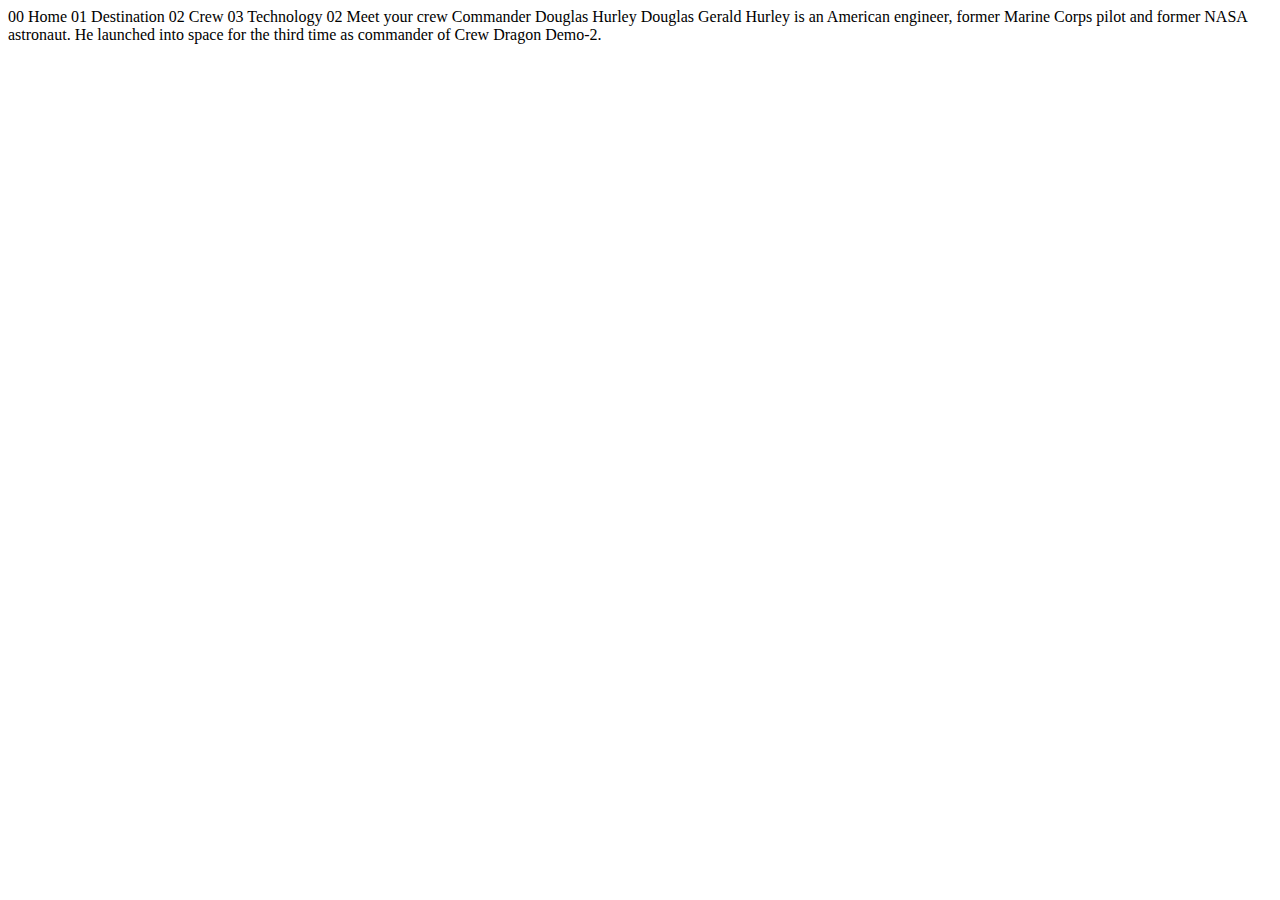
==== crew-commander.html @ 27da5dbd "initial-Commit" ====
<!DOCTYPE html>
<html lang="en">
<head>
  <meta charset="UTF-8">
  <meta name="viewport" content="width=device-width, initial-scale=1.0">

  <link rel="icon" type="image/png" sizes="32x32" href="./assets/favicon-32x32.png">
  
  <title>Frontend Mentor | Space tourism website</title>
</head>
<body>

  00 Home
  01 Destination
  02 Crew
  03 Technology

  02 Meet your crew

  Commander
  Douglas Hurley

  Douglas Gerald Hurley is an American engineer, former Marine Corps pilot 
  and former NASA astronaut. He launched into space for the third time as 
  commander of Crew Dragon Demo-2.
</body>
</html>
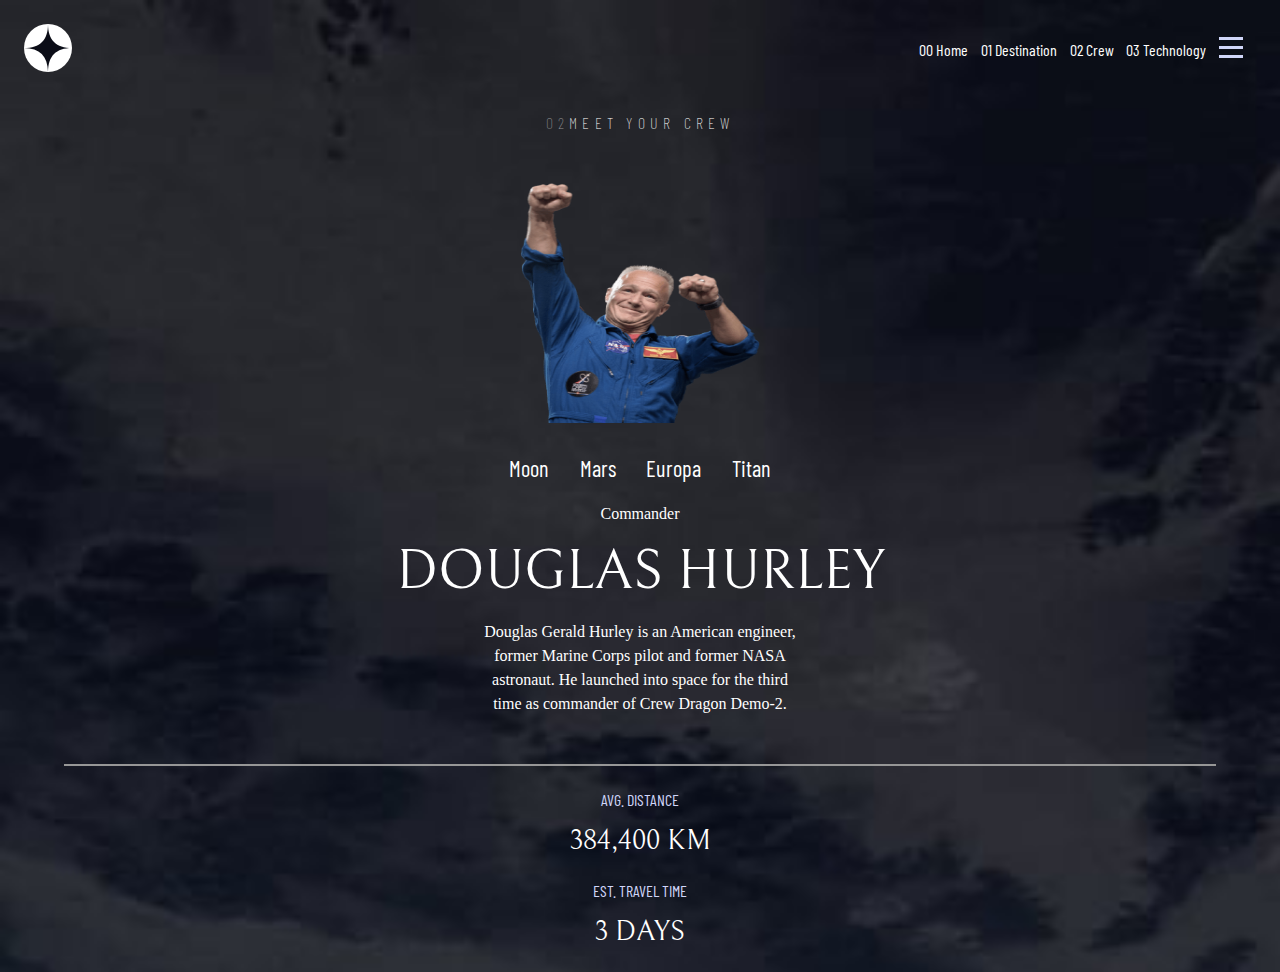
==== commit 5e13f717: "Update crew-commander.html" ====
--- a/crew-commander.html
+++ b/crew-commander.html
@@ -3,25 +3,79 @@
 <head>
   <meta charset="UTF-8">
   <meta name="viewport" content="width=device-width, initial-scale=1.0">
+  <link rel="icon" type="image/png" sizes="32x32" href="">
+  <link rel="stylesheet" href="styles/style.css">
+  <script src="main.js" defer></script>
+  
+  <title>Space tourism website</title>
+</head>
+<body class="background-crew-mobile">
+  <header class="header">
+    <div>
+      <div>
+        <a href="index.html"><svg xmlns="http://www.w3.org/2000/svg" width="48" height="48"><g fill="none" fill-rule="evenodd"><circle cx="24" cy="24" r="24" fill="#FFF"/><path fill="#0B0D17" d="M24 0c0 16-8 24-24 24 15.718.114 23.718 8.114 24 24 0-16 8-24 24-24-16 0-24-8-24-24z"/></g></svg></a>
+      </div>
+    </div>
 
-  <link rel="icon" type="image/png" sizes="32x32" href="./assets/favicon-32x32.png">
+    <nav>
+      <ul class="sidebar">
+        <li onclick = hideSidebar()><svg xmlns="http://www.w3.org/2000/svg" width="20" height="21"><g fill="#D0D6F9" fill-rule="evenodd"><path d="M2.575.954l16.97 16.97-2.12 2.122L.455 3.076z"/><path d="M.454 17.925L17.424.955l2.122 2.12-16.97 16.97z"/></g></svg></li>
+        <a href="index.html"><li >00 Home</li></a>
+        <a href="destination-moon.html"><li >01 Destination</li></a>
+        <a href="#"><li >02 Crew</li></a>
+        <a href="#"><li >03 Technology</li></a>
+      </ul>
+      <ul>
+        <a href="index.html" class="hideOnMobile"><li>00 Home</li></a> 
+        <a href="destination-moon.html" class="hideOnMobile"><li>01 Destination</li></a>
+        <a href="#" class="hideOnMobile"><li>02 Crew</li></a>
+        <a href="#" class="hideOnMobile"><li>03 Technology</li></a>
+        <li onclick = showSidebar()> <svg xmlns="http://www.w3.org/2000/svg" width="24" height="21"><g fill="#D0D6F9" fill-rule="evenodd"><path d="M0 0h24v3H0zM0 9h24v3H0zM0 18h24v3H0z"/></g></svg></li>
+      </ul>
+    </nav>
+  </header>
+
+  <main>
+    <h3 class="pick-destination"><span>02</span>Meet your crew</h3>
+
+    <img src="assets/crew/image-douglas-hurley.png" alt="">
+
+    <ul>
+      <a class="destination-links" href="destination-moon.html"><li>Moon</li></a> 
+      <a class="destination-links" href="destination-mars.html"><li>Mars</li></a>
+      <a class="destination-links" href="destination-europa.html"><li>Europa</li></a>
+      <a class="destination-links" href="destination-titan.html"><li>Titan</li></a>
+    </ul>
+
+    Commander
+    <span class="moon">Douglas Hurley</span>
   
-  <title>Frontend Mentor | Space tourism website</title>
-</head>
-<body>
+    <p class="destination-paragraph"> Douglas Gerald Hurley is an American engineer, former Marine Corps pilot 
+      and former NASA astronaut. He launched into space for the third time as 
+      commander of Crew Dragon Demo-2.</p>
 
-  00 Home
-  01 Destination
-  02 Crew
-  03 Technology
+    <span class="horizontal-line"></span>
 
-  02 Meet your crew
+  
+    <p class="distance">AVG. DISTANCE</p>
+    <p class="eta">384,400 KM</p>
+    <p class="distance">EST. TRAVEL TIME</p>
+    <p class="eta">3 DAYS</p>
 
-  Commander
-  Douglas Hurley
 
-  Douglas Gerald Hurley is an American engineer, former Marine Corps pilot 
-  and former NASA astronaut. He launched into space for the third time as 
-  commander of Crew Dragon Demo-2.
+  </main>
+  
+ 
+  
+<script>
+  function showSidebar(){
+    const sidebar = document.querySelector('.sidebar')
+    sidebar.style.display = 'flex'
+  }
+  function hideSidebar(){
+    const sidebar = document.querySelector('.sidebar')
+    sidebar.style.display = 'none'
+  }
+</script>
 </body>
-</html>+</html>
--- a/styles/style.css
+++ b/styles/style.css
@@ -0,0 +1,272 @@
+@import url('https://fonts.googleapis.com/css2?family=Bellefair&display=swap');
+@import url('https://fonts.googleapis.com/css2?family=Barlow+Condensed:ital,wght@0,100;0,200;0,300;0,400;0,500;0,600;0,700;0,800;0,900;1,100;1,200;1,300;1,400;1,500;1,600;1,700;1,800;1,900&display=swap');
+
+/* Root variables */
+:root{
+    /* Color */
+    --midnightNavy:#0B0D17;
+    --white:#ffff;
+    --mistyLilac:#D0D6F9;
+    --darkGrey: #979797; 
+
+    /* Text Size */
+    --heading1: 9.375rem;
+    --heading2: 6.25rem;
+    --heading3: 3.5rem;
+    --heading4: 2.0rem;
+    --heading5: 1.75rem;
+    --heading6: 1rem;
+
+    /* Font Family */
+    --mainFont: "Bellefair", serif;
+    --secondFont: "Barlow Condensed", sans-serif;
+}
+
+*{
+    padding: 0;
+    margin: 0;
+    box-sizing: border-box;
+}
+
+/* Background images */
+
+.background-home-mobile{
+    background-image: url(../assets/home/background-home-mobile.jpg);
+    background-repeat: no-repeat;
+    background-size: cover;
+    color: white;
+}
+
+.background-destination-mobile{
+    background-image: url(../assets/destination/background-destination-mobile.jpg);
+    background-repeat: no-repeat;
+    background-size: cover;
+    color: white;
+}
+
+.background-crew-mobile{
+    background-image: url(../assets/crew/background-crew-mobile.jpg);
+    background-repeat: no-repeat;
+    background-size: cover;
+    color: white;
+}
+
+/* Nav */
+.header{
+    display: flex;
+    justify-content: space-between;
+    align-items: center;
+    padding: 1.5rem;
+}
+nav ul{
+    display: flex;
+}
+
+nav a{
+    text-decoration: none;
+    display: flex;
+    align-items: center;
+    color: var(--white);
+   
+}
+.header nav ul li {
+    list-style: none;
+    position: relative;
+    font-family: var(--secondFont);
+    margin-right: 0.8rem;
+    padding-bottom: 0.125rem;
+    overflow: hidden; /* Hide overflow to prevent line from overflowing */
+}
+
+.header nav ul li::before {
+    content: '';
+    position: absolute;
+    bottom: 0;
+    left: -100%; 
+    width: 100%;
+    height: 1px;
+    background-color: var(--white);
+    transition: left 0.3s ease; 
+}
+
+.header nav ul li:hover::before {
+    left: 0;
+}
+
+.sidebar{
+    position: fixed;
+    top: 0;
+    right: 0;
+    height: 100vh;
+    width: 18.75rem;
+    z-index: 100;
+    backdrop-filter: blur(25px);
+    box-shadow: #D0D6F9;
+    display: none;
+    flex-direction: column;
+    align-items: flex-start;
+    justify-content: flex-start;
+    gap: 2rem;
+    padding: 10rem 0 0 2rem;
+
+}
+
+.sidebar li{
+    width: 100%;
+}
+
+/* Main section for mobile menu */
+main{
+    display: flex;
+    justify-content: center;
+    align-items: center;
+    flex-direction: column;
+}
+
+main > h3{
+    color: var(--mistyLilac);
+    font-size: var(--heading6);
+    font-family: var(--secondFont);
+    font-weight: lighter;
+    text-transform: uppercase;
+    margin-top: 0.8rem;
+    margin-bottom: 1.2rem;
+    letter-spacing: 0.75ch;
+}
+
+h1{
+    color: var(--white);
+    font-size: var(--heading2);
+    font-family: var(--mainFont);
+    text-transform: uppercase;
+    margin-bottom: 1.2rem;
+}
+
+.destination-paragraph{
+    text-align: center;
+    line-height: 1.5;
+    width: 20.5rem;
+    margin-bottom: 3rem;
+}
+
+/* Explore button */
+main div{
+    display: flex;
+    justify-content: center;
+    align-items: center;
+    width: 11rem;
+    height: 11rem;
+    background-color: var(--white);
+    border-radius: 50%;
+    position: relative;
+    transition: all 0.3s ease;
+}
+
+/* Explore button hover effect */
+.circle-container::before {
+    content: '';
+    position: absolute;
+    top: -2rem;
+    left: -2rem;
+    right: -2rem;
+    bottom: -2rem;
+    border: 2rem solid transparent;
+    border-radius: 50%;
+    transition: border-color 0.7s ease;
+}
+
+  .circle-container:hover::before {
+    border-color: var(--darkGrey);
+}  
+
+/* Explore text */
+main div span{
+    color: var(--midnightNavy);
+    font-family: var(--mainFont);
+    font-size: 25px;
+}
+
+/* Media query for navbar*/
+@media(max-width: 480px) {
+    .hideOnMobile{
+        display: none;
+    }
+}
+
+/* Mobile Destination */
+
+main h3 > span{
+    color: var(--darkGrey);
+}
+
+.pick-destination{
+    color: var(--white);
+}
+
+/* Resize Destination images */
+main img{
+    height: 15rem;
+    width: 15rem;
+    margin: 2rem 0 2rem 0;
+}
+
+/* styling the links in the page */
+main ul{
+    display: flex;
+    justify-content: space-evenly;
+    align-items: center;
+    gap: 1.9rem;
+    margin-bottom: 1.5rem;
+}
+
+
+main a{
+    list-style: none;
+    text-decoration: none;
+    color: var(--white);
+    font-family: var(--secondFont);
+    font-size: 1.4rem;
+}
+
+.moon{
+    font-family: var(--mainFont);
+    font-size: var(--heading3);
+    text-transform: uppercase;
+    padding: 1rem 0 1rem 0;
+}
+
+/* Creating an horizontal line  */
+
+.horizontal-line{
+    height: 1px;
+    width: 90%;
+    border: 1px solid var(--darkGrey);
+    margin-bottom: 1.5rem;
+}
+
+/* Targeting distance and eta paragraphs */
+.distance{
+    font-family: var(--secondFont);
+    font-size: var(--heading6);
+    color: var(--mistyLilac);
+    margin-bottom: 1rem;
+}
+
+.eta{
+    font-family: var(--mainFont);
+    font-size: var(--heading5);
+    margin-bottom: 1.5rem;
+}
+
+/* Active state for destination links */
+/* a {
+    text-decoration: none;
+    color: blue;
+    padding: 10px;
+}
+
+a:active {
+    background-color: yellow;
+} */
+
+/* Crew */
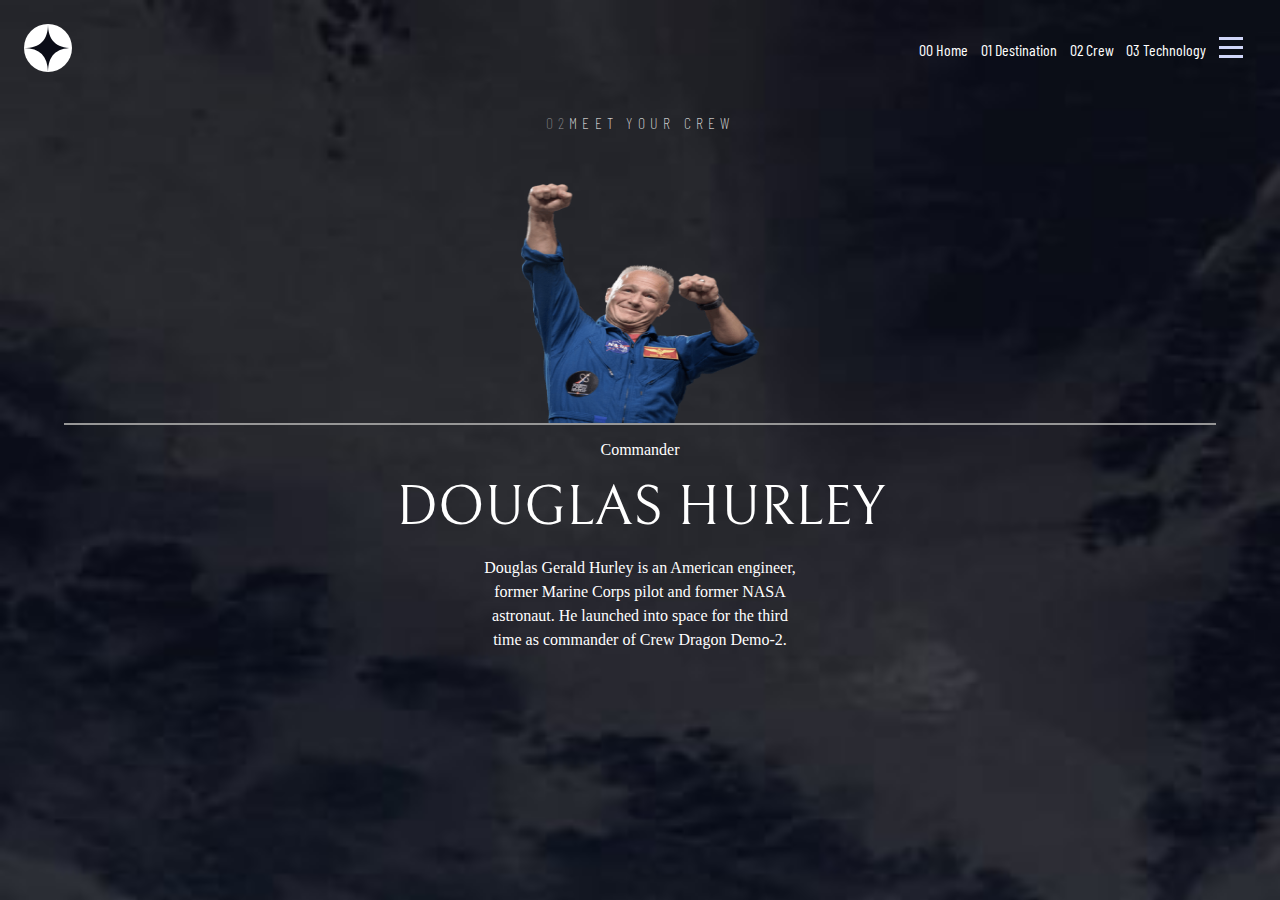
==== commit 77f25e96: "Update crew-commander.html" ====
--- a/crew-commander.html
+++ b/crew-commander.html
@@ -38,29 +38,29 @@
   <main>
     <h3 class="pick-destination"><span>02</span>Meet your crew</h3>
 
-    <img src="assets/crew/image-douglas-hurley.png" alt="">
+    <img class="crew-image" src="assets/crew/image-douglas-hurley.png" alt="">
 
-    <ul>
-      <a class="destination-links" href="destination-moon.html"><li>Moon</li></a> 
-      <a class="destination-links" href="destination-mars.html"><li>Mars</li></a>
-      <a class="destination-links" href="destination-europa.html"><li>Europa</li></a>
-      <a class="destination-links" href="destination-titan.html"><li>Titan</li></a>
-    </ul>
+    <span class="crew-horizontal-line"></span> 
+
+   <span class="slider"></span>
+   <span class="slider"></span>
+   <span class="slider"></span>
+   <span class="slider"></span>
 
     Commander
     <span class="moon">Douglas Hurley</span>
   
     <p class="destination-paragraph"> Douglas Gerald Hurley is an American engineer, former Marine Corps pilot 
       and former NASA astronaut. He launched into space for the third time as 
-      commander of Crew Dragon Demo-2.</p>
+      commander of Crew Dragon Demo-2.
+    </p>
 
-    <span class="horizontal-line"></span>
+   
+
+    
 
   
-    <p class="distance">AVG. DISTANCE</p>
-    <p class="eta">384,400 KM</p>
-    <p class="distance">EST. TRAVEL TIME</p>
-    <p class="eta">3 DAYS</p>
+   
 
 
   </main>
--- a/styles/style.css
+++ b/styles/style.css
@@ -203,8 +203,8 @@
     color: var(--white);
 }
 
-/* Resize Destination images */
-main img{
+/* Resize planet images */
+.planet-image{
     height: 15rem;
     width: 15rem;
     margin: 2rem 0 2rem 0;
@@ -269,4 +269,18 @@
     background-color: yellow;
 } */
 
-/* Crew */
+/* Crew image*/
+.crew-image{
+    height: 15rem;
+    width: 15rem;
+    margin: 2rem 0 0 0;
+}
+
+.crew-horizontal-line{
+    height: 1px;
+    width: 90%;
+    border: 1px solid var(--darkGrey);
+    margin-bottom: 1rem;
+}
+
+/* slider */
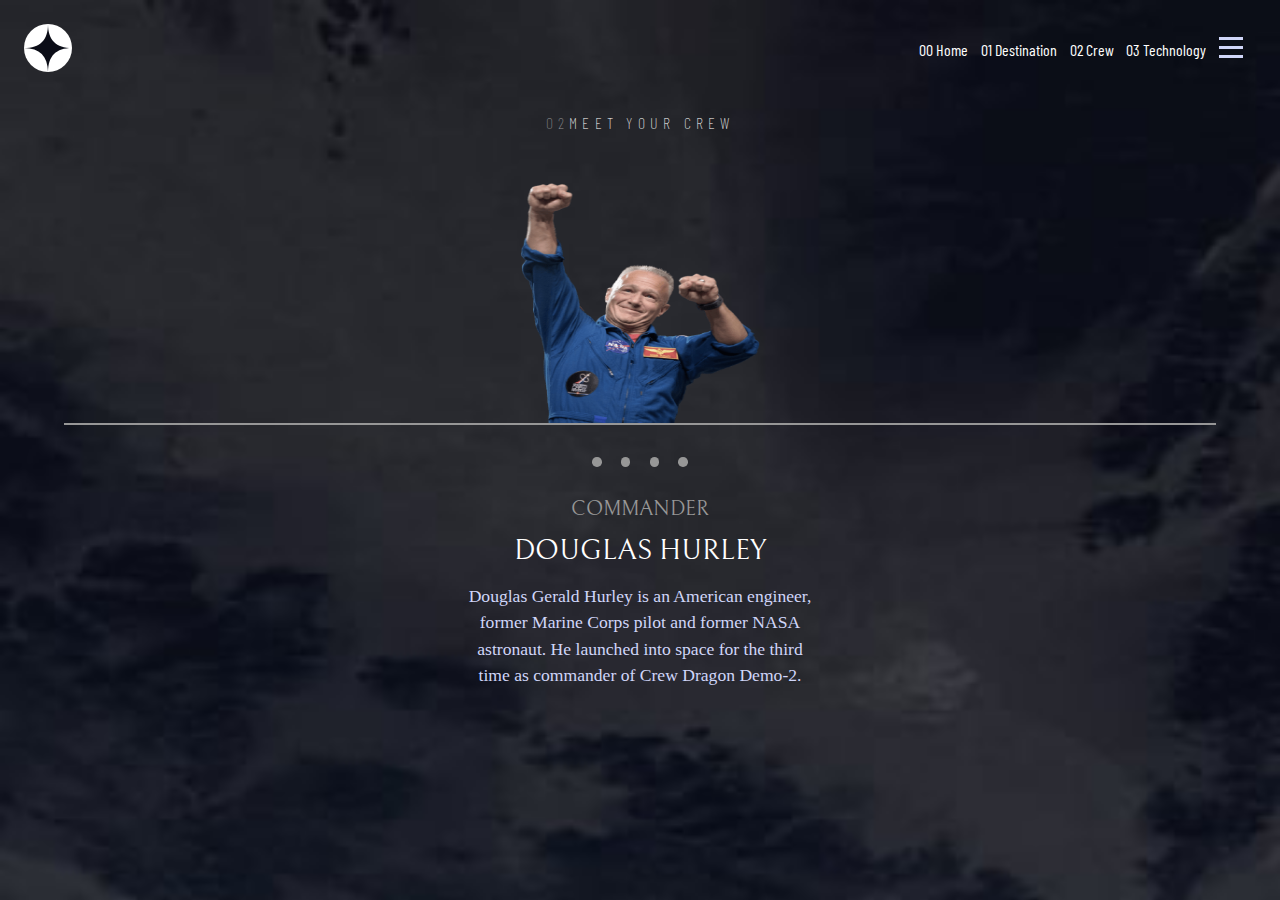
==== commit e20b7cf3: "Update crew-commander.html" ====
--- a/crew-commander.html
+++ b/crew-commander.html
@@ -36,33 +36,29 @@
   </header>
 
   <main>
-    <h3 class="pick-destination"><span>02</span>Meet your crew</h3>
+    <h3 class="meet-crew"><span>02</span>Meet your crew</h3>
 
     <img class="crew-image" src="assets/crew/image-douglas-hurley.png" alt="">
 
     <span class="crew-horizontal-line"></span> 
 
-   <span class="slider"></span>
-   <span class="slider"></span>
-   <span class="slider"></span>
-   <span class="slider"></span>
+    <div class="carousel-nav">
+      <button class="carousel-indicator"></button>
+      <button class="carousel-indicator"></button>
+      <button class="carousel-indicator"></button>
+      <button class="carousel-indicator"></button>
+    </div>
 
-    Commander
-    <span class="moon">Douglas Hurley</span>
-  
-    <p class="destination-paragraph"> Douglas Gerald Hurley is an American engineer, former Marine Corps pilot 
-      and former NASA astronaut. He launched into space for the third time as 
-      commander of Crew Dragon Demo-2.
-    </p>
+    <p class="role">Commander</p>
+    
 
-   
 
     
-
+    <span class="crew-member">Douglas Hurley</span>
   
-   
-
-
+    <p class="crew-paragraph"> Douglas Gerald Hurley is an American engineer, former Marine Corps pilot 
+      and former NASA astronaut. He launched into space for the third time as commander of Crew Dragon Demo-2.
+    </p>
   </main>
   
  
--- a/styles/style.css
+++ b/styles/style.css
@@ -124,7 +124,6 @@
 }
 
 main > h3{
-    color: var(--mistyLilac);
     font-size: var(--heading6);
     font-family: var(--secondFont);
     font-weight: lighter;
@@ -150,7 +149,7 @@
 }
 
 /* Explore button */
-main div{
+.circle-container{
     display: flex;
     justify-content: center;
     align-items: center;
@@ -175,7 +174,7 @@
     transition: border-color 0.7s ease;
 }
 
-  .circle-container:hover::before {
+.circle-container:hover::before {
     border-color: var(--darkGrey);
 }  
 
@@ -280,7 +279,48 @@
     height: 1px;
     width: 90%;
     border: 1px solid var(--darkGrey);
+    margin-bottom: 2rem;
+}
+
+/* carousel nav */
+.carousel-nav{
+    display: flex;
+    justify-content: center;
+    align-items: center;
+    margin-bottom: 1.9rem;
+}
+
+/* carousel indicator */
+.carousel-indicator{
+    border: 0;
+    border-radius: 50%;
+    width: 0.6rem;
+    height: 0.6rem;
+    background-color: var(--darkGrey);
+    margin: 0 0.6rem;
+}
+
+.role{
+    font-family: var(--mainFont);
+    font-size: 1.3rem;
+    color: var(--darkGrey);
+    text-transform: uppercase;
+    margin-bottom: 0.8rem;
+}
+
+.crew-member{
+    font-family: var(--mainFont);
+    font-size: 1.8rem;
+    text-transform: uppercase;
+    color: var(--white);
     margin-bottom: 1rem;
 }
 
-/* slider */
+.crew-paragraph{
+    text-align: center;
+    color: var(--mistyLilac);
+    font-size: 1.1rem;
+    line-height: 1.5;
+    width: 21.5rem;
+    margin-bottom: 3rem;
+}
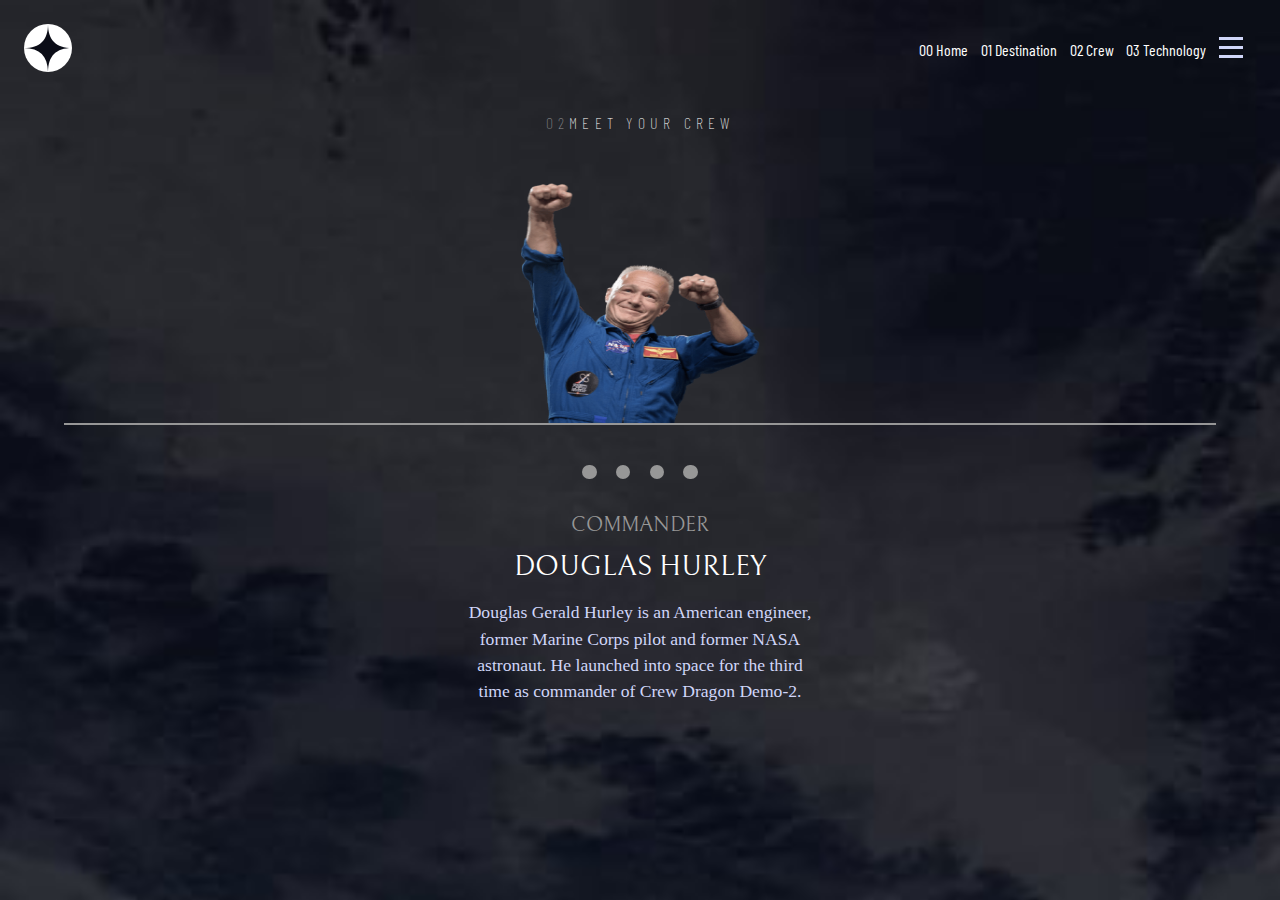
==== commit 253f1f78: "Update crew-commander.html" ====
--- a/crew-commander.html
+++ b/crew-commander.html
@@ -43,10 +43,10 @@
     <span class="crew-horizontal-line"></span> 
 
     <div class="carousel-nav">
-      <button class="carousel-indicator"></button>
-      <button class="carousel-indicator"></button>
-      <button class="carousel-indicator"></button>
-      <button class="carousel-indicator"></button>
+      <a href="crew-commander.html"><button class="carousel-indicator"></button></a>
+      <a href="crew-engineer.html"><button class="carousel-indicator"></button></a>
+      <a href="crew-pilot.html"><button class="carousel-indicator"></button></a>
+      <a href="crew-specialist.html"><button class="carousel-indicator"></button></a>
     </div>
 
     <p class="role">Commander</p>
--- a/styles/style.css
+++ b/styles/style.css
@@ -294,8 +294,8 @@
 .carousel-indicator{
     border: 0;
     border-radius: 50%;
-    width: 0.6rem;
-    height: 0.6rem;
+    width: 0.9rem;
+    height: 0.9rem;
     background-color: var(--darkGrey);
     margin: 0 0.6rem;
 }
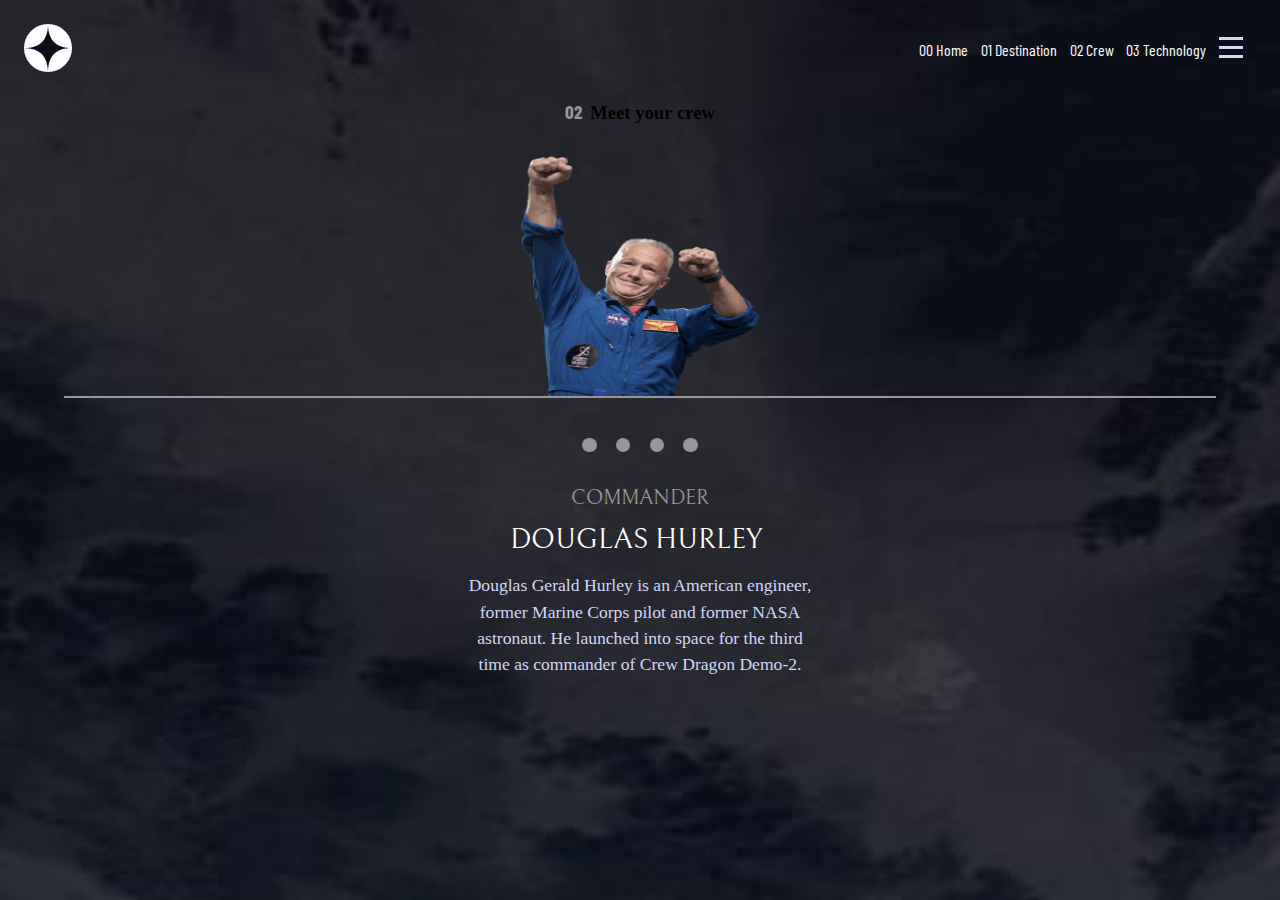
==== commit ec233a2b: "fixed link" ====
--- a/crew-commander.html
+++ b/crew-commander.html
@@ -22,15 +22,15 @@
         <li onclick = hideSidebar()><svg xmlns="http://www.w3.org/2000/svg" width="20" height="21"><g fill="#D0D6F9" fill-rule="evenodd"><path d="M2.575.954l16.97 16.97-2.12 2.122L.455 3.076z"/><path d="M.454 17.925L17.424.955l2.122 2.12-16.97 16.97z"/></g></svg></li>
         <a href="index.html"><li >00 Home</li></a>
         <a href="destination-moon.html"><li >01 Destination</li></a>
-        <a href="#"><li >02 Crew</li></a>
-        <a href="#"><li >03 Technology</li></a>
+        <a href="crew-commander.html"><li >02 Crew</li></a>
+        <a href="technology-vehicle.html"><li >03 Technology</li></a>
       </ul>
       <ul>
         <a href="index.html" class="hideOnMobile"><li>00 Home</li></a> 
         <a href="destination-moon.html" class="hideOnMobile"><li>01 Destination</li></a>
-        <a href="#" class="hideOnMobile"><li>02 Crew</li></a>
-        <a href="#" class="hideOnMobile"><li>03 Technology</li></a>
-        <li onclick = showSidebar()> <svg xmlns="http://www.w3.org/2000/svg" width="24" height="21"><g fill="#D0D6F9" fill-rule="evenodd"><path d="M0 0h24v3H0zM0 9h24v3H0zM0 18h24v3H0z"/></g></svg></li>
+        <a href="crew-commander.html" class="hideOnMobile"><li>02 Crew</li></a>
+        <a href="technology-vehicle.html" class="hideOnMobile"><li>03 Technology</li></a>
+        <li class="hideOnTablet" onclick = showSidebar()> <svg xmlns="http://www.w3.org/2000/svg" width="24" height="21"><g fill="#D0D6F9" fill-rule="evenodd"><path d="M0 0h24v3H0zM0 9h24v3H0zM0 18h24v3H0z"/></g></svg></li>
       </ul>
     </nav>
   </header>
--- a/styles/style.css
+++ b/styles/style.css
@@ -34,22 +34,26 @@
     background-image: url(../assets/home/background-home-mobile.jpg);
     background-repeat: no-repeat;
     background-size: cover;
-    color: white;
 }
 
 .background-destination-mobile{
     background-image: url(../assets/destination/background-destination-mobile.jpg);
     background-repeat: no-repeat;
     background-size: cover;
-    color: white;
 }
 
 .background-crew-mobile{
     background-image: url(../assets/crew/background-crew-mobile.jpg);
     background-repeat: no-repeat;
     background-size: cover;
-    color: white;
-}
+}
+
+.background-technology-mobile{
+    background-image: url(../assets/technology/background-technology-mobile.jpg);
+    background-repeat: no-repeat;
+    background-size: cover;
+}
+
 
 /* Nav */
 .header{
@@ -100,7 +104,7 @@
     height: 100vh;
     width: 18.75rem;
     z-index: 100;
-    backdrop-filter: blur(25px);
+    backdrop-filter: blur(20px);
     box-shadow: #D0D6F9;
     display: none;
     flex-direction: column;
@@ -123,7 +127,8 @@
     flex-direction: column;
 }
 
-main > h3{
+main > h1{
+    color: var(--mistyLilac);
     font-size: var(--heading6);
     font-family: var(--secondFont);
     font-weight: lighter;
@@ -133,15 +138,16 @@
     letter-spacing: 0.75ch;
 }
 
-h1{
+main span{
     color: var(--white);
-    font-size: var(--heading2);
-    font-family: var(--mainFont);
+    font-size: 1.2rem;
+    font-family: var(--secondFont);
     text-transform: uppercase;
-    margin-bottom: 1.2rem;
+    padding-right: 0.5rem;
 }
 
 .destination-paragraph{
+    color: var(--mistyLilac);
     text-align: center;
     line-height: 1.5;
     width: 20.5rem;
@@ -150,9 +156,9 @@
 
 /* Explore button */
 .circle-container{
-    display: flex;
-    justify-content: center;
-    align-items: center;
+   display: flex;
+   justify-content: center;
+   align-items: center;
     width: 11rem;
     height: 11rem;
     background-color: var(--white);
@@ -185,12 +191,124 @@
     font-size: 25px;
 }
 
-/* Media query for navbar*/
-@media(max-width: 480px) {
+
+
+
+
+
+
+
+
+
+
+
+
+
+
+
+
+
+
+
+
+
+
+
+
+/* Media query for Mobile*/
+@media(max-width: 600px) {
     .hideOnMobile{
         display: none;
     }
 }
+
+/* Media query for Tablet */
+@media(min-width: 601px) and (max-width: 900px){
+    .hideOnTablet{  
+        display: none;
+    }
+    .background-home-tablet{
+        background-image: url(../assets/home/background-home-tablet.jpg);
+        background-repeat: no-repeat;
+        background-size: cover;
+    }
+    .header{
+        padding: 0 0 0 1.5rem;
+    }
+    nav{
+        display: flex;
+        justify-content: center;
+        align-items: center;
+        height: 5.5rem;
+        backdrop-filter: blur(10px); 
+        background-color: rgba(255, 255, 255, 0.06);
+        padding-left: 40px;
+    }
+    main > span{
+        color: var(--white);
+        font-size: var(--heading1);
+        font-family: var(--mainFont);
+        text-transform: uppercase;
+        margin-bottom: 1.2rem;
+    }
+    .home-paragraph{
+        color: var(--mistyLilac);
+        text-align: center;
+        line-height: 1.5;
+        width: 24rem;
+        margin-bottom: 12rem;
+    }
+    .circle-container{
+        width: 15rem;
+        height: 15rem;
+    }
+
+    .background-destination-tablet{
+        background-image: url(../assets/destination/background-destination-tablet.jpg);
+        background-repeat: no-repeat;
+        background-size: cover;
+    }
+    .main > h1{
+        margin-top: 5rem;
+        color: red;
+    }
+}
+
+/* Media query for Desktop */
+@media only screen and (min-width: 901px) { 
+    .hideOnDesktop{  
+        display: none;
+    }
+    .background-home-desktop{
+        background-image: url(../assets/home/background-home-desktop.jpg);
+        background-repeat: no-repeat;
+        background-size: cover;
+    }
+}
+
+
+
+
+
+
+
+
+
+
+
+
+
+
+
+
+
+
+
+
+
+
+
+
 
 /* Mobile Destination */
 
@@ -324,3 +442,28 @@
     width: 21.5rem;
     margin-bottom: 3rem;
 }
+
+/* Technology */
+.technology-image{
+    width: 100%;
+    margin: 2rem 0 0 0;
+    margin-bottom: 2rem;
+}
+
+.technology-paragraph{
+    text-align: center;
+    color: var(--mistyLilac);
+    font-size: 1.1rem;
+    line-height: 1.5;
+    width: 22.5rem;
+    margin-bottom: 3rem;
+}
+
+.tech-carousel-indicator{
+    border: 1px solid var(--white);
+    border-radius: 50%;
+    width: 2.5rem;
+    height: 2.5rem;
+    background-color: transparent;
+    margin: 0 0.6rem;
+}   
